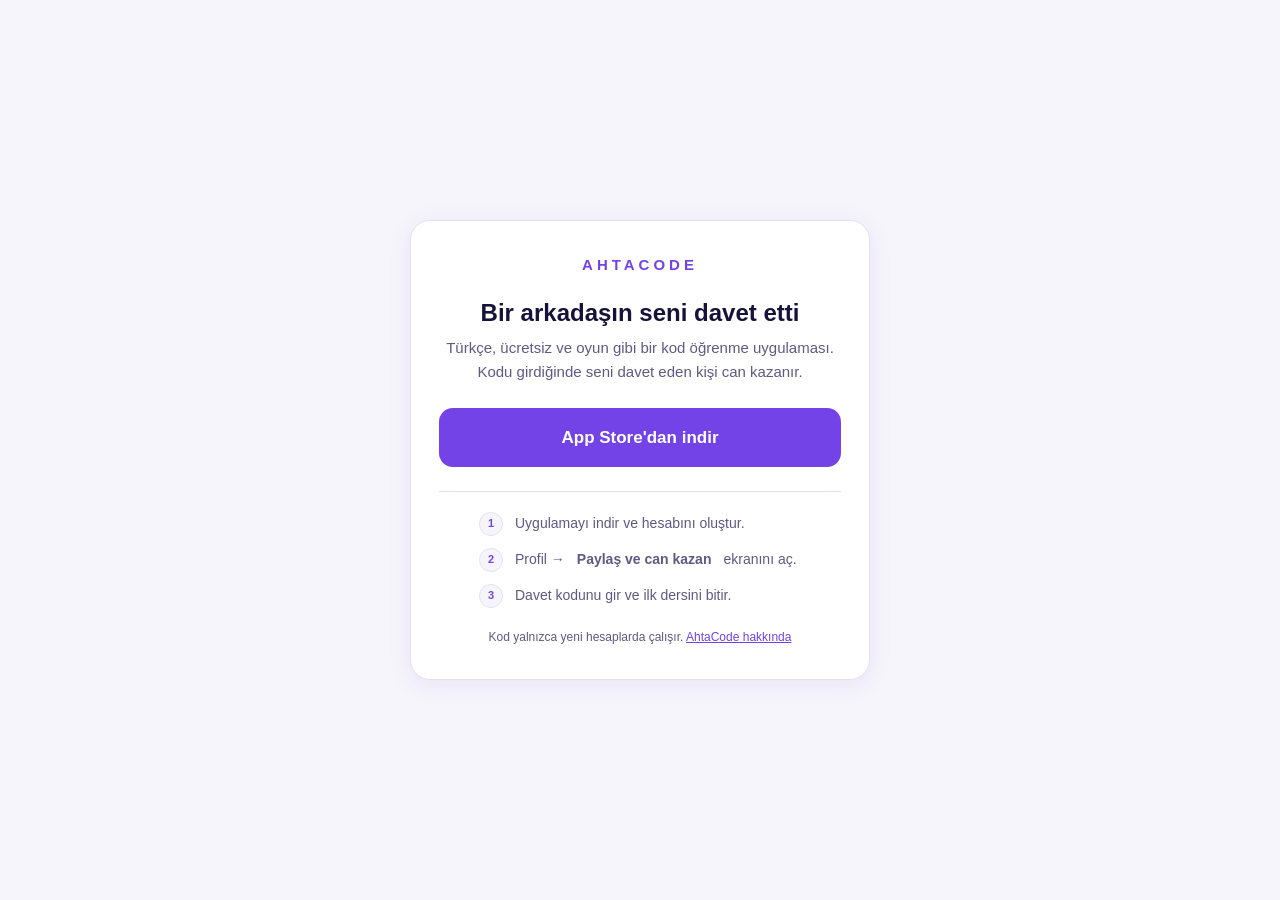
==== davet/index.html @ bfd08785 "Davet sayfası: /davet/?k=KOD Paylaşılan bağlantının açtığı sayfa. Kodu büyük gösteriyor, panoya kopy" ====
<!doctype html>
<html lang="tr">
<head>
<meta charset="utf-8">
<meta name="viewport" content="width=device-width, initial-scale=1">
<title>AhtaCode — Davet</title>
<meta name="description" content="Bir arkadaşın seni AhtaCode'a davet etti. Uygulamayı indir, davet kodunu gir, ikiniz de can kazanın.">
<link rel="icon" href="/gorsel/favicon.png">

<meta property="og:type" content="website">
<meta property="og:title" content="AhtaCode'a davet edildin">
<meta property="og:description" content="Türkçe, ücretsiz ve oyun gibi kod öğrenme uygulaması. Davet kodunla başla.">
<meta property="og:image" content="https://ahtacode.com/gorsel/kart.png">
<meta property="og:url" content="https://ahtacode.com/davet/">
<meta name="twitter:card" content="summary_large_image">

<!-- Davet sayfası arama sonuçlarında işe yaramaz: içeriği
     tamamen kişiye özel ve koda bağlı. -->
<meta name="robots" content="noindex">

<style>
/* ============================================================
   AhtaCode — davet sayfası
   ------------------------------------------------------------
   Renkler ana sayfadan birebir alındı (index.html → :root).
   Ayrı dosya olmasının sebebi: bu sayfa ana sayfanın tanıtım
   akışını değil tek bir işi yapıyor — kodu göster, mağazaya
   gönder.

   NEDEN KOD YOL DEĞİL SORGU PARAMETRESİ
   Site GitHub Pages'te statik duruyor. /davet/ABC123 gibi bir
   yol için o adda gerçek bir dosya gerekirdi; her kullanıcının
   kodu için dosya üretmek mümkün değil. /davet/?k=ABC123
   tek bir dosyayla tüm kodları karşılıyor.
   ============================================================ */

:root {
  --ana:        #7343E8;
  --ana-parlak: #8B5CF6;
  --ana-acik:   #C4B5FD;
  --basari:     #22C55E;

  --zemin:      #FFFFFF;
  --zemin-alt:  #F6F5FB;
  --kart:       #FFFFFF;
  --cizgi:      #E4E0F2;
  --yazi:       #16123A;
  --yazi-soluk: #5F5983;

  --golge-kart: 0 4px 24px rgba(76,31,176,.08);
  --r:          20px;
}

@media (prefers-color-scheme: dark) {
  :root {
    --ana:        #8B5CF6;
    --ana-acik:   #C4B5FD;
    --zemin:      #0B0A1F;
    --zemin-alt:  #12102B;
    --kart:       #171433;
    --cizgi:      #2A2550;
    --yazi:       #FFFFFF;
    --yazi-soluk: #A9A3C7;
    --golge-kart: 0 4px 24px rgba(0,0,0,.35);
  }
}

* { box-sizing: border-box; }

body {
  margin: 0;
  min-height: 100dvh;
  display: grid;
  place-items: center;
  padding: 24px;
  background: var(--zemin-alt);
  color: var(--yazi);
  font: 17px/1.6 -apple-system, BlinkMacSystemFont, "Segoe UI", "Inter",
        Roboto, "Helvetica Neue", sans-serif;
  -webkit-font-smoothing: antialiased;
}

.kart {
  width: 100%;
  max-width: 460px;
  background: var(--kart);
  border: 1px solid var(--cizgi);
  border-radius: var(--r);
  box-shadow: var(--golge-kart);
  padding: 32px 28px;
  text-align: center;
}

.marka {
  color: var(--ana);
  font-weight: 800;
  letter-spacing: 4px;
  font-size: 15px;
  margin-bottom: 20px;
}

h1 { font-size: 24px; line-height: 1.3; margin: 0 0 8px; }

.alt {
  color: var(--yazi-soluk);
  font-size: 15px;
  margin: 0 0 24px;
}

/* ---------- kod kutusu ---------- */
.kod-kutu {
  background: var(--zemin-alt);
  border: 1px dashed var(--cizgi);
  border-radius: 14px;
  padding: 18px;
  margin-bottom: 20px;
}

.kod-etiket {
  color: var(--yazi-soluk);
  font-size: 11px;
  font-weight: 700;
  letter-spacing: 1.5px;
  margin-bottom: 6px;
}

.kod {
  font-size: 34px;
  font-weight: 800;
  letter-spacing: 8px;
  color: var(--ana);
  font-family: ui-monospace, SFMono-Regular, Menlo, monospace;
}

.kopyala {
  margin-top: 12px;
  background: none;
  border: 1px solid var(--cizgi);
  border-radius: 10px;
  color: var(--yazi-soluk);
  font: inherit;
  font-size: 13px;
  padding: 8px 16px;
  cursor: pointer;
  min-height: 40px;
}
.kopyala:hover { border-color: var(--ana); color: var(--ana); }
.kopyala.oldu  { border-color: var(--basari); color: var(--basari); }

/* ---------- indir düğmesi ---------- */
.indir {
  display: block;
  background: var(--ana);
  color: #fff;
  text-decoration: none;
  font-weight: 700;
  border-radius: 14px;
  padding: 16px;
  min-height: 52px;
  margin-bottom: 24px;
}
.indir:hover { background: var(--ana-parlak); }

/* ---------- adımlar ---------- */
.adimlar {
  text-align: left;
  border-top: 1px solid var(--cizgi);
  padding-top: 20px;
  margin: 0;
  list-style: none;
  counter-reset: adim;
  display: grid;
  gap: 12px;
}

.adimlar li {
  counter-increment: adim;
  display: flex;
  gap: 12px;
  align-items: flex-start;
  color: var(--yazi-soluk);
  font-size: 14px;
}

.adimlar li::before {
  content: counter(adim);
  flex: 0 0 22px;
  height: 22px;
  border-radius: 999px;
  background: var(--zemin-alt);
  border: 1px solid var(--cizgi);
  color: var(--ana);
  font-size: 11px;
  font-weight: 800;
  display: grid;
  place-items: center;
}

.dipnot {
  margin: 20px 0 0;
  color: var(--yazi-soluk);
  font-size: 12px;
}
.dipnot a { color: var(--ana); }
</style>
</head>
<body>

<main class="kart">
  <div class="marka">AHTACODE</div>

  <h1>Bir arkadaşın seni davet etti</h1>
  <p class="alt">
    Türkçe, ücretsiz ve oyun gibi bir kod öğrenme uygulaması.
    Kodu girdiğinde seni davet eden kişi can kazanır.
  </p>

  <!-- Kod yoksa bu blok gizleniyor: kodsuz gelen ziyaretçiye
       boş bir kutu göstermek kafa karıştırır. -->
  <div class="kod-kutu" id="kodKutu" hidden>
    <div class="kod-etiket">DAVET KODU</div>
    <div class="kod" id="kod"></div>
    <button class="kopyala" id="kopyala" type="button">Kodu kopyala</button>
  </div>

  <a class="indir" href="https://apps.apple.com/tr/app/id6798470196">
    App Store'dan indir
  </a>

  <ol class="adimlar">
    <li>Uygulamayı indir ve hesabını oluştur.</li>
    <li>Profil → <strong>Paylaş ve can kazan</strong> ekranını aç.</li>
    <li>Davet kodunu gir ve ilk dersini bitir.</li>
  </ol>

  <p class="dipnot">
    Kod yalnızca yeni hesaplarda çalışır.
    <a href="/">AhtaCode hakkında</a>
  </p>
</main>

<script>
// Kodu adresten oku. Sunucu tarafı yok; sayfa tamamen statik.
// Kodun geçerli olup olmadığı UYGULAMADA doğrulanıyor — burada
// doğrulamaya çalışmak hem anon anahtar gerektirirdi hem
// kullanıcıya hiçbir şey kazandırmazdı.
const kod = (new URLSearchParams(location.search).get('k') || '')
  .trim()
  .toUpperCase()
  // Yalnızca kodun alfabesindeki karakterler: adresten gelen
  // metni ekrana basmadan önce temizliyoruz.
  .replace(/[^A-Z0-9]/g, '')
  .slice(0, 6);

if (kod) {
  document.getElementById('kod').textContent = kod;
  document.getElementById('kodKutu').hidden = false;
  document.title = 'AhtaCode — Davet kodu ' + kod;
}

document.getElementById('kopyala').addEventListener('click', async (olay) => {
  const dugme = olay.currentTarget;
  try {
    await navigator.clipboard.writeText(kod);
    dugme.textContent = 'Kopyalandı';
    dugme.classList.add('oldu');
    setTimeout(() => {
      dugme.textContent = 'Kodu kopyala';
      dugme.classList.remove('oldu');
    }, 2000);
  } catch {
    // Pano izni yoksa (eski tarayıcı, güvensiz bağlam) kod zaten
    // ekranda büyük yazıyor; elle yazılabilir.
    dugme.textContent = 'Kodu elle yaz: ' + kod;
  }
});
</script>

</body>
</html>
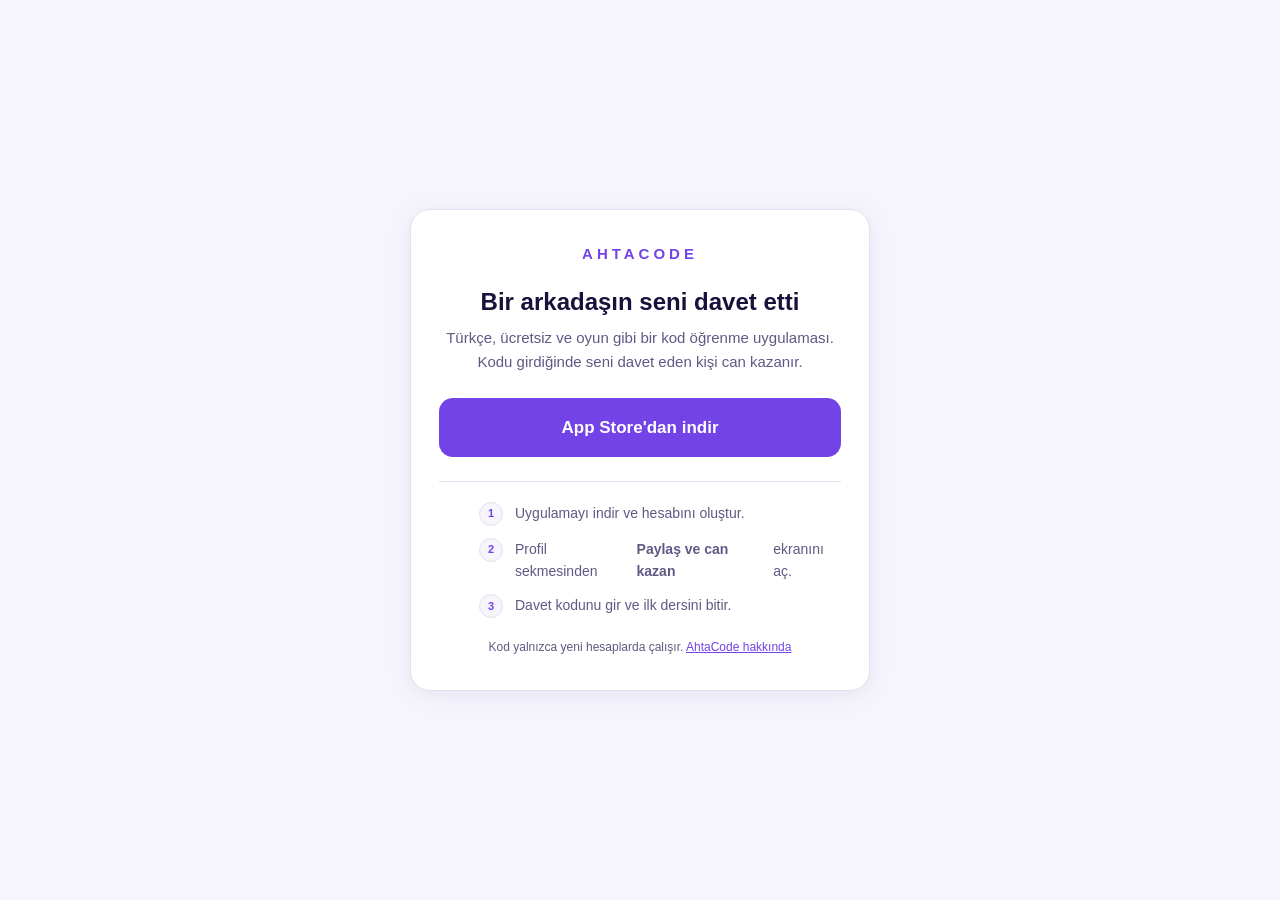
==== commit 6b34b762: "Davet sayfası: 2. adımdaki ok işareti kaldırıldı Ok, strong etiketiyle birlikte satır sarmasında gar" ====
--- a/davet/index.html
+++ b/davet/index.html
@@ -229,7 +229,7 @@
 
   <ol class="adimlar">
     <li>Uygulamayı indir ve hesabını oluştur.</li>
-    <li>Profil → <strong>Paylaş ve can kazan</strong> ekranını aç.</li>
+    <li>Profil sekmesinden <strong>Paylaş ve can kazan</strong> ekranını aç.</li>
     <li>Davet kodunu gir ve ilk dersini bitir.</li>
   </ol>
 
